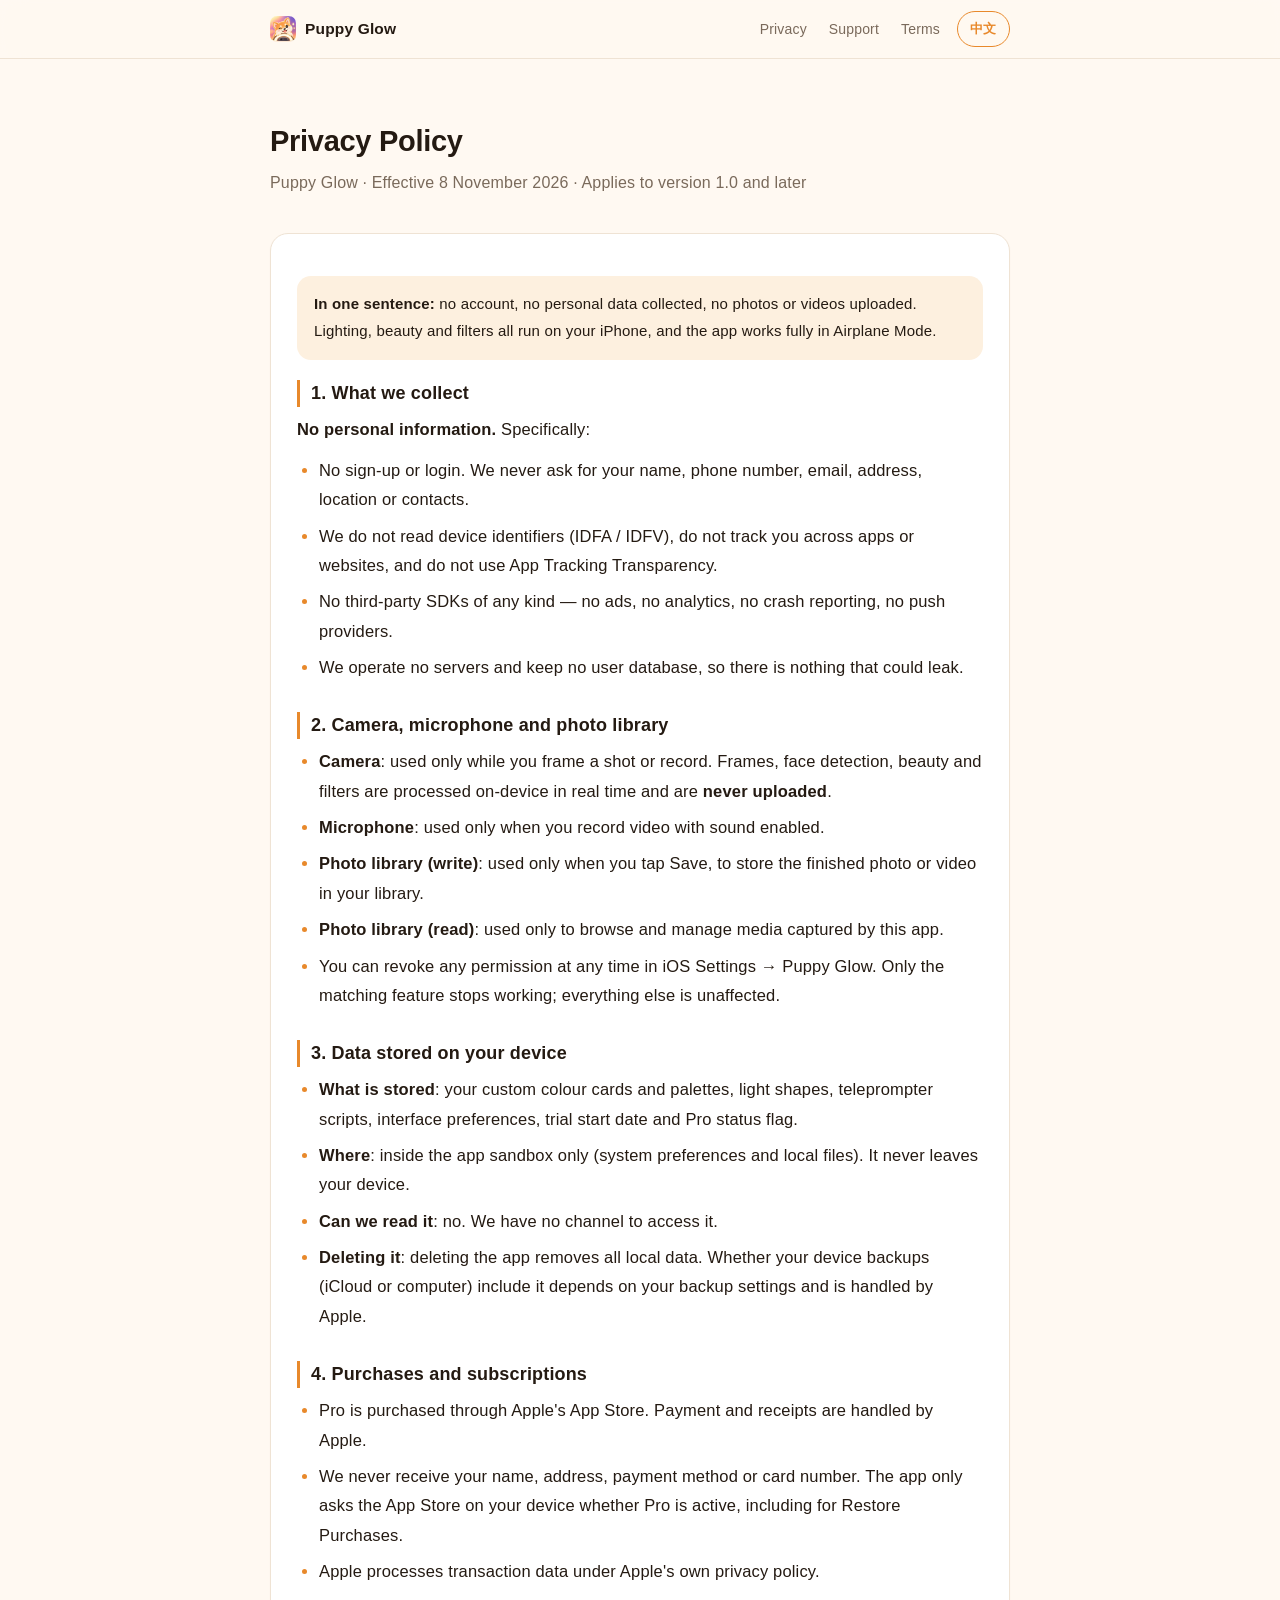
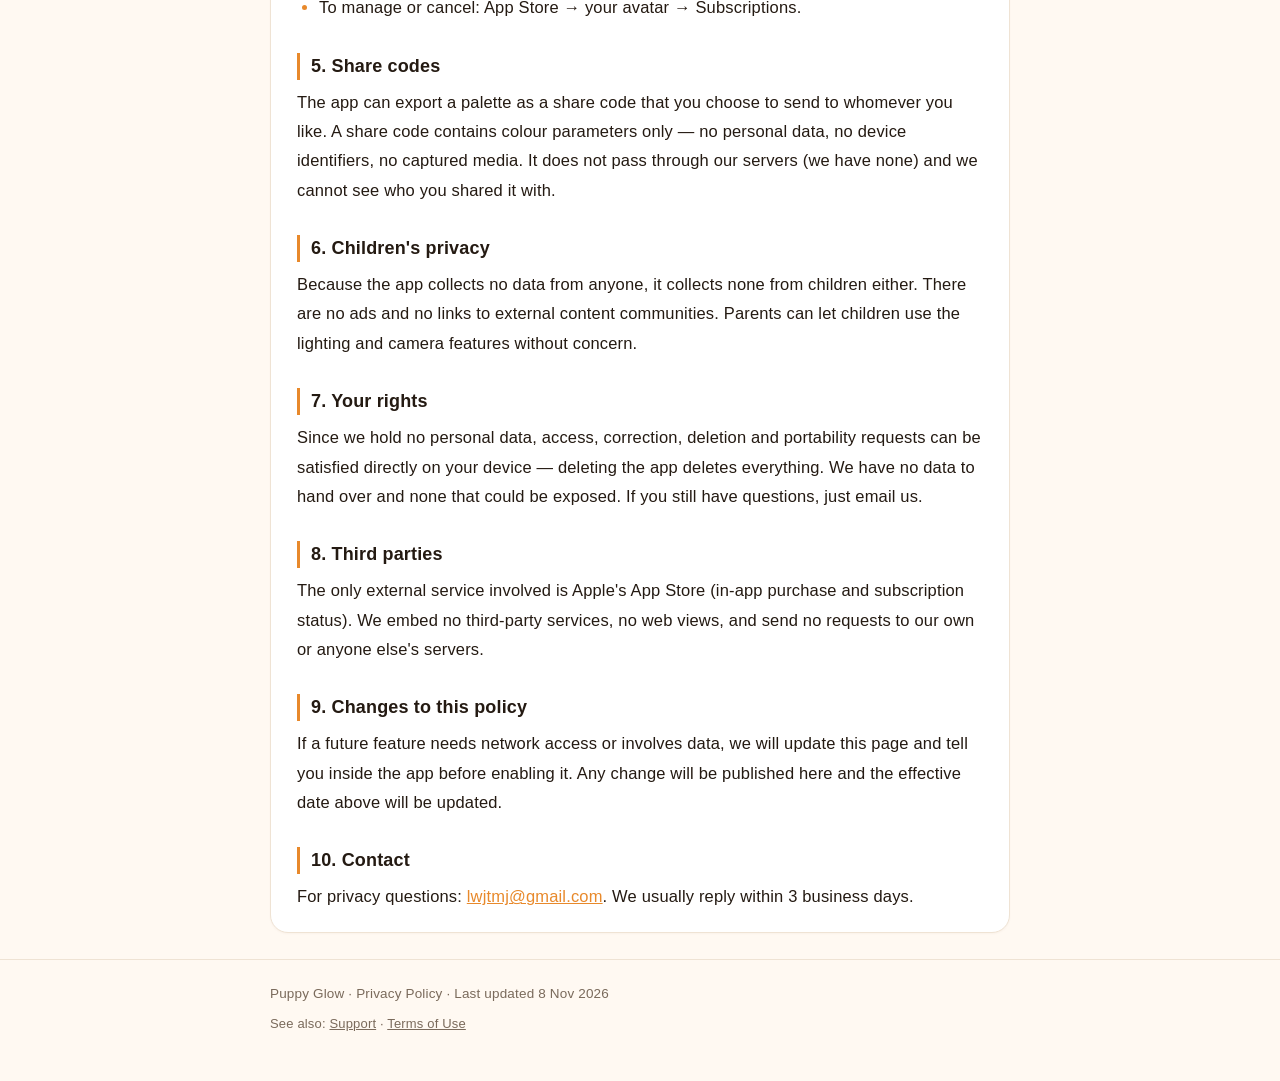
==== privacy.html @ 498c9818 "小柴补光相机 / Puppy Glow — 隐私政策、技术支持与使用条款（中英双语） App Store 上架合规站点：privacy / support / terms + 首页， 纯静态零依赖，语" ====
<!DOCTYPE html>
<html lang="zh-Hans" data-lang="zh">
<head>
<meta charset="utf-8">
<meta name="viewport" content="width=device-width, initial-scale=1">
<title>隐私政策 · 小柴补光相机 / Privacy Policy · Puppy Glow</title>
<meta name="description" content="小柴补光相机（Puppy Glow）隐私政策：不收集个人信息，照片与视频只在设备本地处理。Privacy policy: no data collection, everything stays on your device.">
<link rel="icon" href="icon.png">
<link rel="stylesheet" href="styles.css">
</head>
<body>
<header class="bar">
  <div class="wrap bar-in">
    <a class="brand" href="index.html"><img src="icon.png" alt=""><span class="l-zh">小柴补光相机</span><span class="l-en">Puppy Glow</span></a>
    <nav class="nav">
      <a href="privacy.html"><span class="l-zh">隐私政策</span><span class="l-en">Privacy</span></a>
      <a href="support.html"><span class="l-zh">技术支持</span><span class="l-en">Support</span></a>
      <a href="terms.html"><span class="l-zh">使用条款</span><span class="l-en">Terms</span></a>
      <button id="langBtn" class="lang" type="button">EN</button>
    </nav>
  </div>
</header>

<main class="wrap">
  <div class="hero">
    <h1><span class="l-zh">隐私政策</span><span class="l-en">Privacy Policy</span></h1>
    <p class="lede">
      <span class="l-zh">小柴补光相机 · 生效日期 2026 年 11 月 8 日 · 适用于 1.0 及以后版本</span>
      <span class="l-en">Puppy Glow · Effective 8 November 2026 · Applies to version 1.0 and later</span>
    </p>
  </div>

  <div class="card l-zh">
    <div class="note">
      <p><strong>一句话总结：</strong>我们不做账号、不收集个人信息、不上传你的照片和视频。补光、美颜、滤镜全部在你手机上完成，App 在飞行模式下也能完整使用。</p>
    </div>

    <h2>1. 我们收集哪些信息</h2>
    <p><strong>不收集任何个人信息。</strong>具体来说：</p>
    <ul>
      <li>无需注册或登录，不要求姓名、手机号、邮箱、地址、位置、通讯录。</li>
      <li>不读取设备标识符（IDFA / IDFV），不做跨 App 或跨网站追踪，不启用「允许 App 请求跟踪」。</li>
      <li>不含广告、统计、崩溃上报、推送服务等任何第三方 SDK。</li>
      <li>我们没有服务器，也没有用户数据库——没有可以泄露的东西。</li>
    </ul>

    <h2>2. 相机、麦克风与相册</h2>
    <ul>
      <li><strong>相机</strong>：只在你打开取景或拍照/录像时使用。画面、人脸检测、美颜与滤镜全部在设备内通过系统框架实时处理，<strong>不会上传</strong>。</li>
      <li><strong>麦克风</strong>：只在你录制带声音的视频时使用。</li>
      <li><strong>相册（写入）</strong>：只在你点「保存」时，把拍好的照片或视频写入你的相册。</li>
      <li><strong>相册（读取）</strong>：只用于查看和管理本 App 拍摄的内容。</li>
      <li>你可以随时在 iOS「设置 → 小柴补光相机」中关闭任一权限。关闭后仅对应功能不可用，其他功能不受影响。</li>
    </ul>

    <h2>3. 保存在你手机上的数据</h2>
    <ul>
      <li><strong>保存内容</strong>：自定义色卡与配色库、补光形状、提词器台词、界面偏好、试用开始时间与 Pro 状态标识。</li>
      <li><strong>保存位置</strong>：仅 App 沙盒内（系统偏好存储与本地文件），不离开设备。</li>
      <li><strong>我们能否读取</strong>：不能。我们没有任何通道访问这些内容。</li>
      <li><strong>如何删除</strong>：删除 App 即清除全部本地数据。系统备份（iCloud / 电脑备份）是否包含这些数据，取决于你的备份设置，由 Apple 处理。</li>
    </ul>

    <h2>4. 购买与订阅</h2>
    <ul>
      <li>Pro 购买通过 Apple App Store 内购完成，支付与收据由 Apple 处理。</li>
      <li>我们收不到你的姓名、地址、支付方式或卡号；App 只在本机向 App Store 查询你是否已开通 Pro（含「恢复购买」）。</li>
      <li>Apple 按其隐私政策处理交易数据。</li>
      <li>管理或取消订阅：App Store → 右上角头像 → 订阅。</li>
    </ul>

    <h2>5. 分享码</h2>
    <p>App 可以把一套配色导出成一串分享码，由你自行决定发给谁。分享码只包含配色参数，不含任何个人信息、设备标识或拍摄内容；它不经过我们的服务器（我们没有服务器），我们也看不到你分享给了谁。</p>

    <h2>6. 儿童隐私</h2>
    <p>本 App 不收集任何人的信息，因此也不会收集儿童的信息。App 内没有广告，也没有指向外部内容社区的链接。家长可以放心让孩子使用补光与拍照功能。</p>

    <h2>7. 你的权利</h2>
    <p>由于我们不持有你的个人数据，访问、更正、删除、导出等请求都可以在你自己的设备上直接完成——删除 App 即删除全部数据。我们既没有数据可以提供，也没有数据可能被泄露。如仍有疑问，欢迎随时联系我们。</p>

    <h2>8. 第三方服务</h2>
    <p>本 App 唯一涉及的外部服务是 Apple 的 App Store（用于内购与订阅状态查询）。除此之外不接入任何第三方服务、不嵌入网页、不发送任何请求到我们或他人的服务器。</p>

    <h2>9. 政策更新</h2>
    <p>如果将来新增需要联网或涉及数据的 功能，我们会先更新本页并在 App 内明确提示，之后才会启用。本政策的任何变更都会在此页面公布，并同步更新顶部的生效日期。</p>

    <h2>10. 联系我们</h2>
    <p>隐私相关问题请联系：<a href="mailto:lwjtmj@gmail.com">lwjtmj@gmail.com</a>。我们通常在 3 个工作日内回复。</p>
  </div>

  <div class="card l-en">
    <div class="note">
      <p><strong>In one sentence:</strong> no account, no personal data collected, no photos or videos uploaded. Lighting, beauty and filters all run on your iPhone, and the app works fully in Airplane Mode.</p>
    </div>

    <h2>1. What we collect</h2>
    <p><strong>No personal information.</strong> Specifically:</p>
    <ul>
      <li>No sign-up or login. We never ask for your name, phone number, email, address, location or contacts.</li>
      <li>We do not read device identifiers (IDFA / IDFV), do not track you across apps or websites, and do not use App Tracking Transparency.</li>
      <li>No third-party SDKs of any kind — no ads, no analytics, no crash reporting, no push providers.</li>
      <li>We operate no servers and keep no user database, so there is nothing that could leak.</li>
    </ul>

    <h2>2. Camera, microphone and photo library</h2>
    <ul>
      <li><strong>Camera</strong>: used only while you frame a shot or record. Frames, face detection, beauty and filters are processed on-device in real time and are <strong>never uploaded</strong>.</li>
      <li><strong>Microphone</strong>: used only when you record video with sound enabled.</li>
      <li><strong>Photo library (write)</strong>: used only when you tap Save, to store the finished photo or video in your library.</li>
      <li><strong>Photo library (read)</strong>: used only to browse and manage media captured by this app.</li>
      <li>You can revoke any permission at any time in iOS Settings → Puppy Glow. Only the matching feature stops working; everything else is unaffected.</li>
    </ul>

    <h2>3. Data stored on your device</h2>
    <ul>
      <li><strong>What is stored</strong>: your custom colour cards and palettes, light shapes, teleprompter scripts, interface preferences, trial start date and Pro status flag.</li>
      <li><strong>Where</strong>: inside the app sandbox only (system preferences and local files). It never leaves your device.</li>
      <li><strong>Can we read it</strong>: no. We have no channel to access it.</li>
      <li><strong>Deleting it</strong>: deleting the app removes all local data. Whether your device backups (iCloud or computer) include it depends on your backup settings and is handled by Apple.</li>
    </ul>

    <h2>4. Purchases and subscriptions</h2>
    <ul>
      <li>Pro is purchased through Apple's App Store. Payment and receipts are handled by Apple.</li>
      <li>We never receive your name, address, payment method or card number. The app only asks the App Store on your device whether Pro is active, including for Restore Purchases.</li>
      <li>Apple processes transaction data under Apple's own privacy policy.</li>
      <li>To manage or cancel: App Store → your avatar → Subscriptions.</li>
    </ul>

    <h2>5. Share codes</h2>
    <p>The app can export a palette as a share code that you choose to send to whomever you like. A share code contains colour parameters only — no personal data, no device identifiers, no captured media. It does not pass through our servers (we have none) and we cannot see who you shared it with.</p>

    <h2>6. Children's privacy</h2>
    <p>Because the app collects no data from anyone, it collects none from children either. There are no ads and no links to external content communities. Parents can let children use the lighting and camera features without concern.</p>

    <h2>7. Your rights</h2>
    <p>Since we hold no personal data, access, correction, deletion and portability requests can be satisfied directly on your device — deleting the app deletes everything. We have no data to hand over and none that could be exposed. If you still have questions, just email us.</p>

    <h2>8. Third parties</h2>
    <p>The only external service involved is Apple's App Store (in-app purchase and subscription status). We embed no third-party services, no web views, and send no requests to our own or anyone else's servers.</p>

    <h2>9. Changes to this policy</h2>
    <p>If a future feature needs network access or involves data, we will update this page and tell you inside the app before enabling it. Any change will be published here and the effective date above will be updated.</p>

    <h2>10. Contact</h2>
    <p>For privacy questions: <a href="mailto:lwjtmj@gmail.com">lwjtmj@gmail.com</a>. We usually reply within 3 business days.</p>
  </div>
</main>

<footer>
  <div class="wrap">
    <p><span class="l-zh">小柴补光相机 · 隐私政策 · 最后更新 2026-11-08</span><span class="l-en">Puppy Glow · Privacy Policy · Last updated 8 Nov 2026</span></p>
    <p class="small"><span class="l-zh">另见：<a href="support.html">技术支持</a> · <a href="terms.html">使用条款</a></span><span class="l-en">See also: <a href="support.html">Support</a> · <a href="terms.html">Terms of Use</a></span></p>
  </div>
</footer>
<script src="lang.js"></script>
</body>
</html>
---- styles.css ----
/* 小柴补光相机 / Puppy Glow — legal & support site */
:root {
  --bg: #FFF9F2;
  --card: #FFFFFF;
  --ink: #241A12;
  --muted: #7A6A5B;
  --accent: #E8892B;
  --accent-soft: #FDF0DF;
  --line: #EFE3D4;
  --radius: 18px;
}

@media (prefers-color-scheme: dark) {
  :root {
    --bg: #16120E;
    --card: #201A15;
    --ink: #F6EEE6;
    --muted: #A89A8B;
    --accent: #F5A04A;
    --accent-soft: #2C2218;
    --line: #332A22;
  }
}

* { box-sizing: border-box; }

html { -webkit-text-size-adjust: 100%; }

body {
  margin: 0;
  background: var(--bg);
  color: var(--ink);
  font: 16.5px/1.78 -apple-system, BlinkMacSystemFont, "SF Pro SC", "PingFang SC",
        "Hiragino Sans GB", "Noto Sans SC", "Microsoft YaHei", sans-serif;
  letter-spacing: .01em;
}

.wrap { width: 100%; max-width: 780px; margin: 0 auto; padding: 0 20px; }

/* language switch */
html[data-lang="zh"] .l-en { display: none !important; }
html[data-lang="en"] .l-zh { display: none !important; }

/* header */
.bar {
  position: sticky; top: 0; z-index: 9;
  background: color-mix(in srgb, var(--bg) 88%, transparent);
  backdrop-filter: saturate(160%) blur(12px);
  border-bottom: 1px solid var(--line);
}
.bar-in { display: flex; align-items: center; justify-content: space-between; gap: 12px; height: 58px; }
.brand {
  display: inline-flex; align-items: center; gap: 9px;
  color: var(--ink); text-decoration: none; font-weight: 650; font-size: 15.5px;
}
.brand img { width: 26px; height: 26px; border-radius: 7px; display: block; }
.nav { display: flex; align-items: center; gap: 4px; flex-wrap: wrap; justify-content: flex-end; }
.nav a {
  color: var(--muted); text-decoration: none; font-size: 14px;
  padding: 6px 9px; border-radius: 9px;
}
.nav a:hover { color: var(--ink); background: var(--accent-soft); }
.lang {
  margin-left: 4px; cursor: pointer;
  font: inherit; font-size: 13px; font-weight: 600; letter-spacing: .04em;
  color: var(--accent); background: transparent;
  border: 1px solid var(--accent); border-radius: 999px;
  padding: 5px 12px;
}
.lang:hover { background: var(--accent-soft); }

/* hero */
.hero { padding: 46px 0 10px; }
.hero .appicon { width: 76px; height: 76px; border-radius: 18px; display: block; box-shadow: 0 8px 24px rgba(180,110,30,.18); }
.hero h1 { font-size: 29px; line-height: 1.3; margin: 18px 0 8px; letter-spacing: -.01em; }
.hero .lede { color: var(--muted); font-size: 16px; margin: 0; max-width: 46em; }

/* content */
main { padding-bottom: 40px; }
.card {
  background: var(--card); border: 1px solid var(--line);
  border-radius: var(--radius); padding: 26px 26px 8px;
  margin: 26px 0; box-shadow: 0 1px 2px rgba(120,80,40,.04);
}
.meta { color: var(--muted); font-size: 13.5px; margin: 0 0 22px; }

h2 {
  font-size: 18px; line-height: 1.5; margin: 30px 0 8px;
  padding-left: 11px; border-left: 3px solid var(--accent);
}
h2:first-of-type { margin-top: 4px; }
h3 { font-size: 15.5px; margin: 20px 0 6px; }
p { margin: 0 0 12px; }
ul, ol { margin: 0 0 14px; padding-left: 22px; }
li { margin: 0 0 7px; }
li::marker { color: var(--accent); }
strong { font-weight: 650; }
a { color: var(--accent); }
.tight li { margin-bottom: 4px; }

.note {
  background: var(--accent-soft); border-radius: 14px;
  padding: 15px 17px; margin: 16px 0 20px; font-size: 15px;
}
.note p:last-child { margin-bottom: 0; }

.grid { display: grid; gap: 14px; grid-template-columns: 1fr 1fr; margin: 8px 0 22px; }
@media (max-width: 620px) { .grid { grid-template-columns: 1fr; } }
.tile {
  display: block; text-decoration: none; color: inherit;
  border: 1px solid var(--line); border-radius: 16px; padding: 18px;
  background: var(--card); transition: border-color .15s, transform .15s;
}
.tile:hover { border-color: var(--accent); transform: translateY(-1px); }
.tile b { display: block; font-size: 16px; margin-bottom: 4px; }
.tile span { color: var(--muted); font-size: 14px; line-height: 1.6; }

/* FAQ */
details {
  border-top: 1px solid var(--line); padding: 14px 0;
}
details:first-of-type { border-top: 0; }
summary {
  cursor: pointer; font-weight: 600; font-size: 15.5px; list-style: none;
  display: flex; align-items: flex-start; gap: 8px;
}
summary::-webkit-details-marker { display: none; }
summary::before { content: "＋"; color: var(--accent); font-weight: 600; flex: none; }
details[open] summary::before { content: "－"; }
details .ans { margin: 8px 0 0 22px; color: var(--muted); font-size: 15px; }
details .ans p:last-child { margin-bottom: 0; }

table { width: 100%; border-collapse: collapse; margin: 6px 0 18px; font-size: 15px; }
th, td { text-align: left; padding: 9px 10px; border-bottom: 1px solid var(--line); }
th { color: var(--muted); font-weight: 600; font-size: 13.5px; }

footer {
  border-top: 1px solid var(--line); padding: 22px 0 40px;
  color: var(--muted); font-size: 13.5px;
}
footer p { margin: 0 0 6px; }
footer a { color: var(--muted); }
.small { font-size: 13px; }
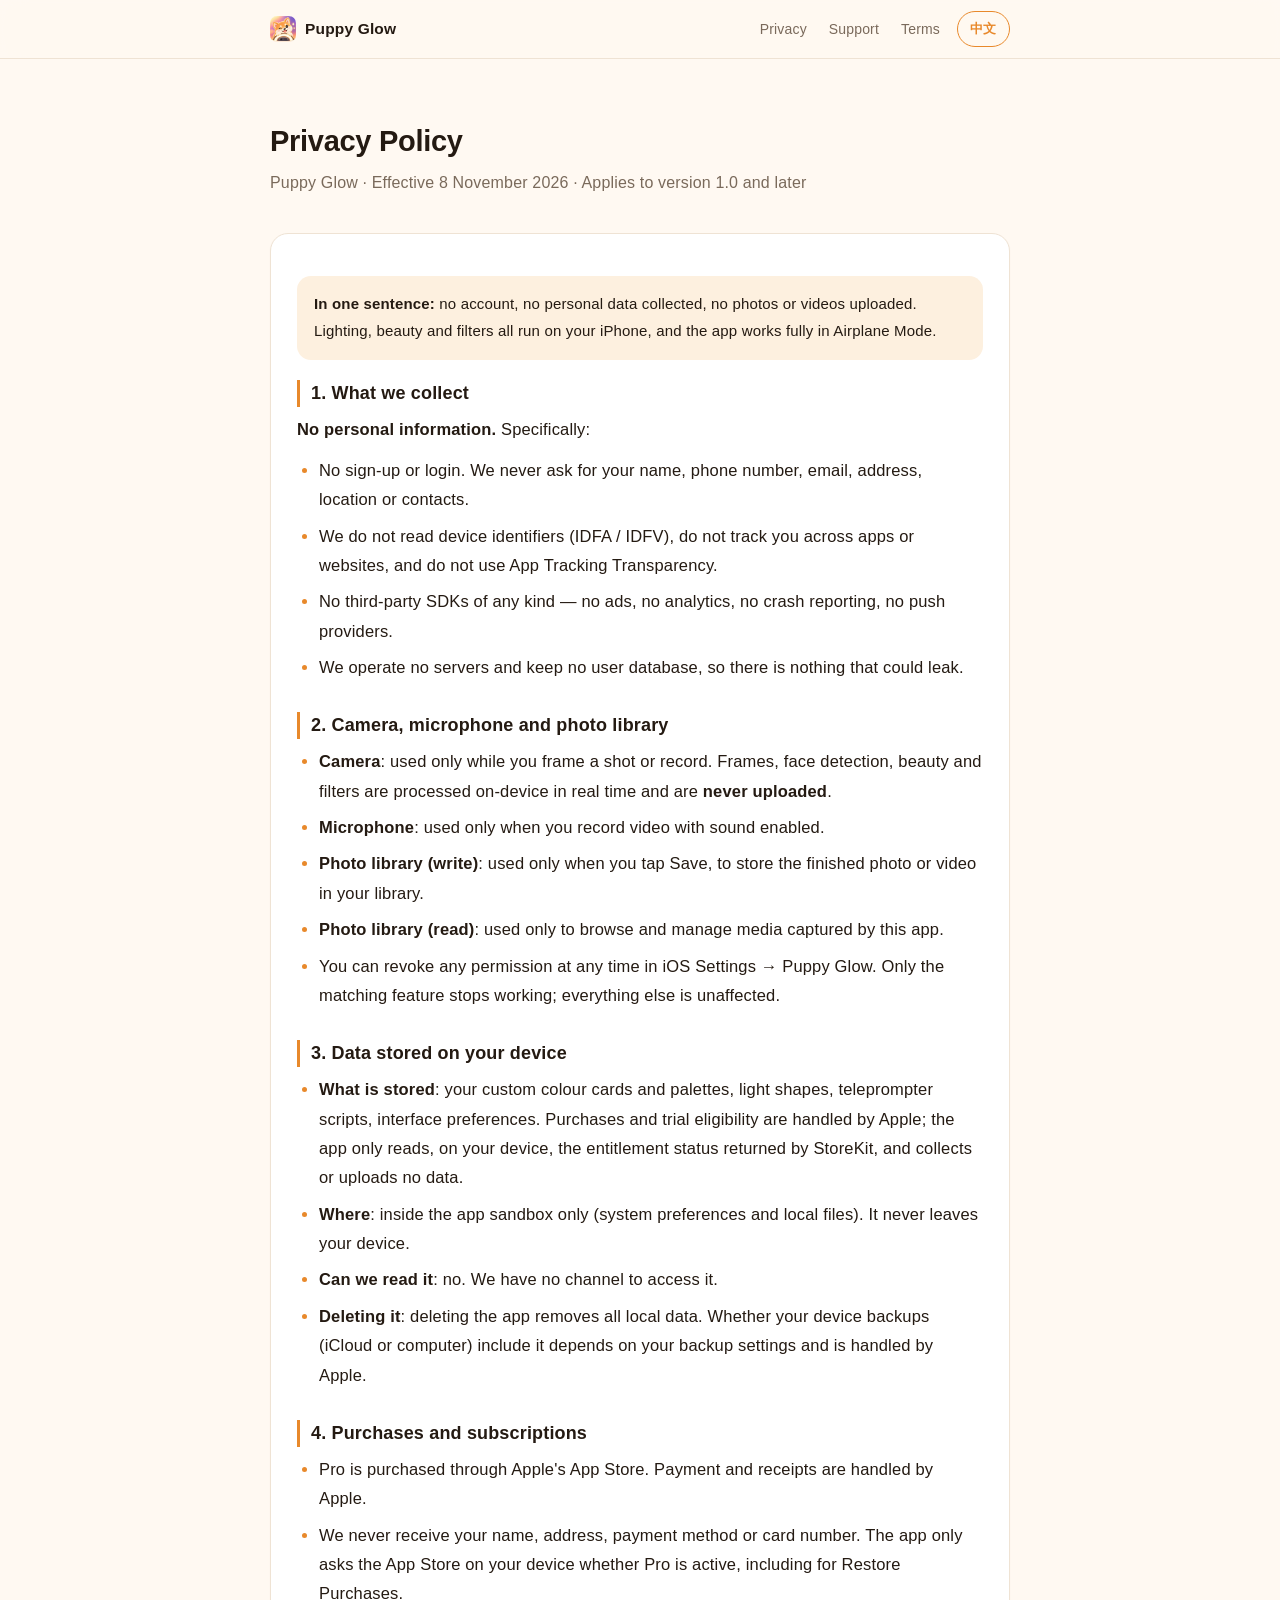
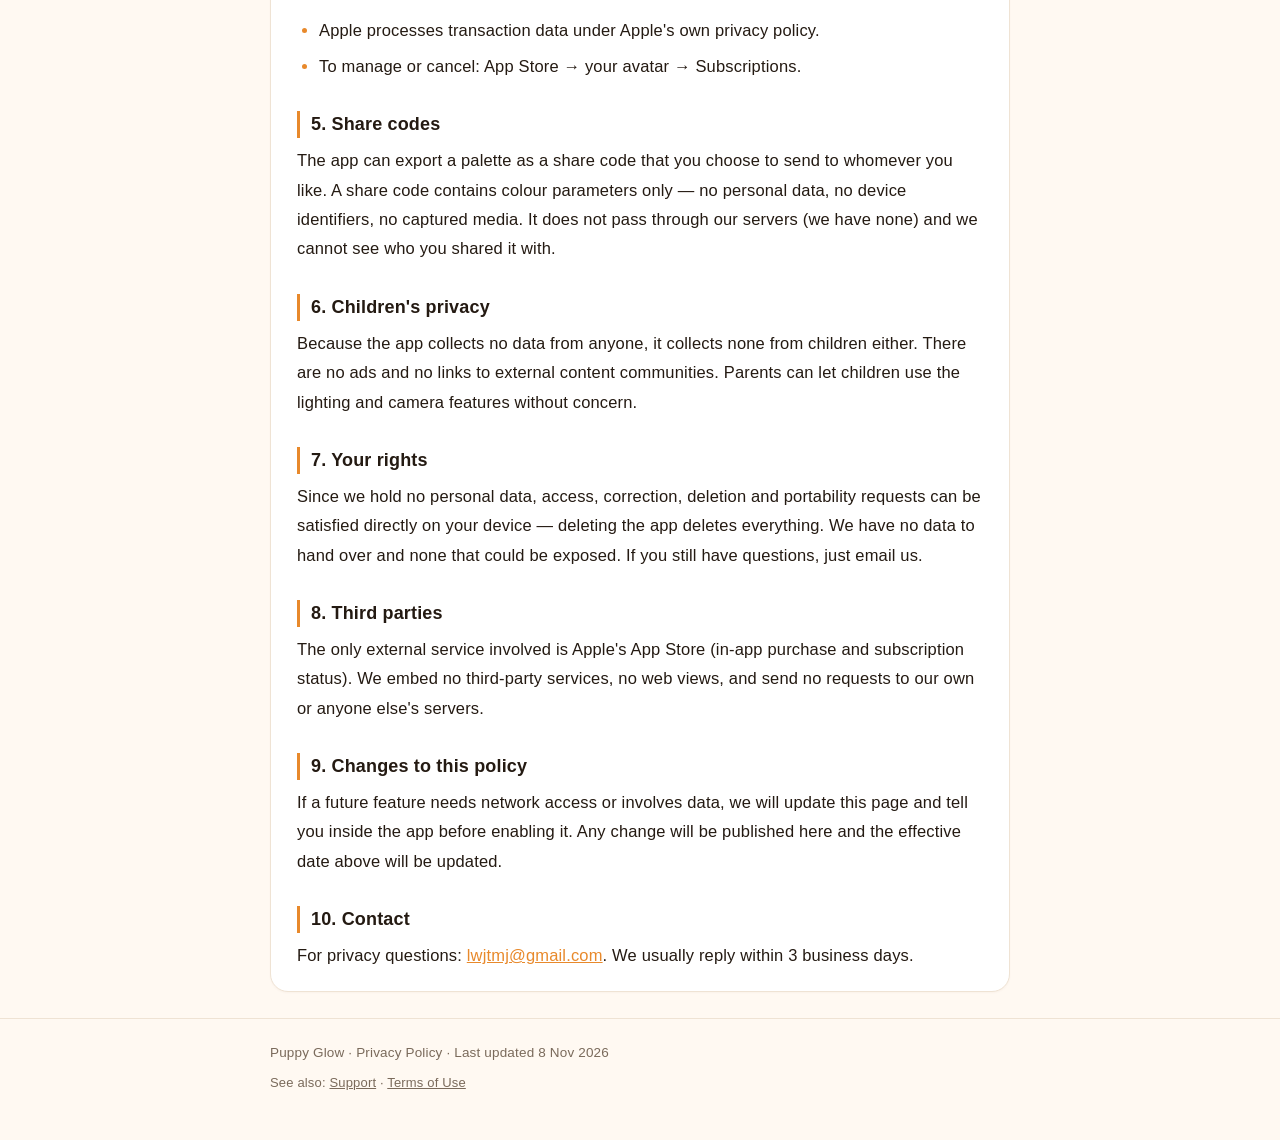
==== commit b1f060e9: "隐私政策：删去「本地保存试用开始时间」，改为试用资格由 Apple 处理 - privacy.html 第 3 节中英文：购买和试用资格由 Apple 处理，App 只在本机读取 StoreKit 返" ====
--- a/privacy.html
+++ b/privacy.html
@@ -3,15 +3,15 @@
 <head>
 <meta charset="utf-8">
 <meta name="viewport" content="width=device-width, initial-scale=1">
-<title>隐私政策 · 小柴补光相机 / Privacy Policy · Puppy Glow</title>
-<meta name="description" content="小柴补光相机（Puppy Glow）隐私政策：不收集个人信息，照片与视频只在设备本地处理。Privacy policy: no data collection, everything stays on your device.">
+<title>Privacy Policy · Puppy Glow / 隐私政策 · 小柴补光相机</title>
+<meta name="description" content="Puppy Glow（小柴补光相机）隐私政策：不收集个人信息，照片与视频只在设备本地处理。Privacy policy: no data collection, everything stays on your device.">
 <link rel="icon" href="icon.png">
 <link rel="stylesheet" href="styles.css">
 </head>
 <body>
 <header class="bar">
   <div class="wrap bar-in">
-    <a class="brand" href="index.html"><img src="icon.png" alt=""><span class="l-zh">小柴补光相机</span><span class="l-en">Puppy Glow</span></a>
+    <a class="brand" href="index.html"><img src="icon.png" alt=""><span class="l-zh">Puppy Glow <small>小柴补光相机</small></span><span class="l-en">Puppy Glow</span></a>
     <nav class="nav">
       <a href="privacy.html"><span class="l-zh">隐私政策</span><span class="l-en">Privacy</span></a>
       <a href="support.html"><span class="l-zh">技术支持</span><span class="l-en">Support</span></a>
@@ -25,7 +25,7 @@
   <div class="hero">
     <h1><span class="l-zh">隐私政策</span><span class="l-en">Privacy Policy</span></h1>
     <p class="lede">
-      <span class="l-zh">小柴补光相机 · 生效日期 2026 年 11 月 8 日 · 适用于 1.0 及以后版本</span>
+      <span class="l-zh">Puppy Glow（小柴补光相机）· 生效日期 2026 年 11 月 8 日 · 适用于 1.0 及以后版本</span>
       <span class="l-en">Puppy Glow · Effective 8 November 2026 · Applies to version 1.0 and later</span>
     </p>
   </div>
@@ -55,7 +55,7 @@
 
     <h2>3. 保存在你手机上的数据</h2>
     <ul>
-      <li><strong>保存内容</strong>：自定义色卡与配色库、补光形状、提词器台词、界面偏好、试用开始时间与 Pro 状态标识。</li>
+      <li><strong>保存内容</strong>：自定义色卡与配色库、补光形状、提词器台词、界面偏好。购买和试用资格由 Apple 处理，App 只在本机读取 StoreKit 返回的权益状态，不收集、不上传任何数据。</li>
       <li><strong>保存位置</strong>：仅 App 沙盒内（系统偏好存储与本地文件），不离开设备。</li>
       <li><strong>我们能否读取</strong>：不能。我们没有任何通道访问这些内容。</li>
       <li><strong>如何删除</strong>：删除 App 即清除全部本地数据。系统备份（iCloud / 电脑备份）是否包含这些数据，取决于你的备份设置，由 Apple 处理。</li>
@@ -113,7 +113,7 @@
 
     <h2>3. Data stored on your device</h2>
     <ul>
-      <li><strong>What is stored</strong>: your custom colour cards and palettes, light shapes, teleprompter scripts, interface preferences, trial start date and Pro status flag.</li>
+      <li><strong>What is stored</strong>: your custom colour cards and palettes, light shapes, teleprompter scripts, interface preferences. Purchases and trial eligibility are handled by Apple; the app only reads, on your device, the entitlement status returned by StoreKit, and collects or uploads no data.</li>
       <li><strong>Where</strong>: inside the app sandbox only (system preferences and local files). It never leaves your device.</li>
       <li><strong>Can we read it</strong>: no. We have no channel to access it.</li>
       <li><strong>Deleting it</strong>: deleting the app removes all local data. Whether your device backups (iCloud or computer) include it depends on your backup settings and is handled by Apple.</li>
@@ -149,7 +149,7 @@
 
 <footer>
   <div class="wrap">
-    <p><span class="l-zh">小柴补光相机 · 隐私政策 · 最后更新 2026-11-08</span><span class="l-en">Puppy Glow · Privacy Policy · Last updated 8 Nov 2026</span></p>
+    <p><span class="l-zh">Puppy Glow（小柴补光相机）· 隐私政策 · 最后更新 2026-11-08</span><span class="l-en">Puppy Glow · Privacy Policy · Last updated 8 Nov 2026</span></p>
     <p class="small"><span class="l-zh">另见：<a href="support.html">技术支持</a> · <a href="terms.html">使用条款</a></span><span class="l-en">See also: <a href="support.html">Support</a> · <a href="terms.html">Terms of Use</a></span></p>
   </div>
 </footer>
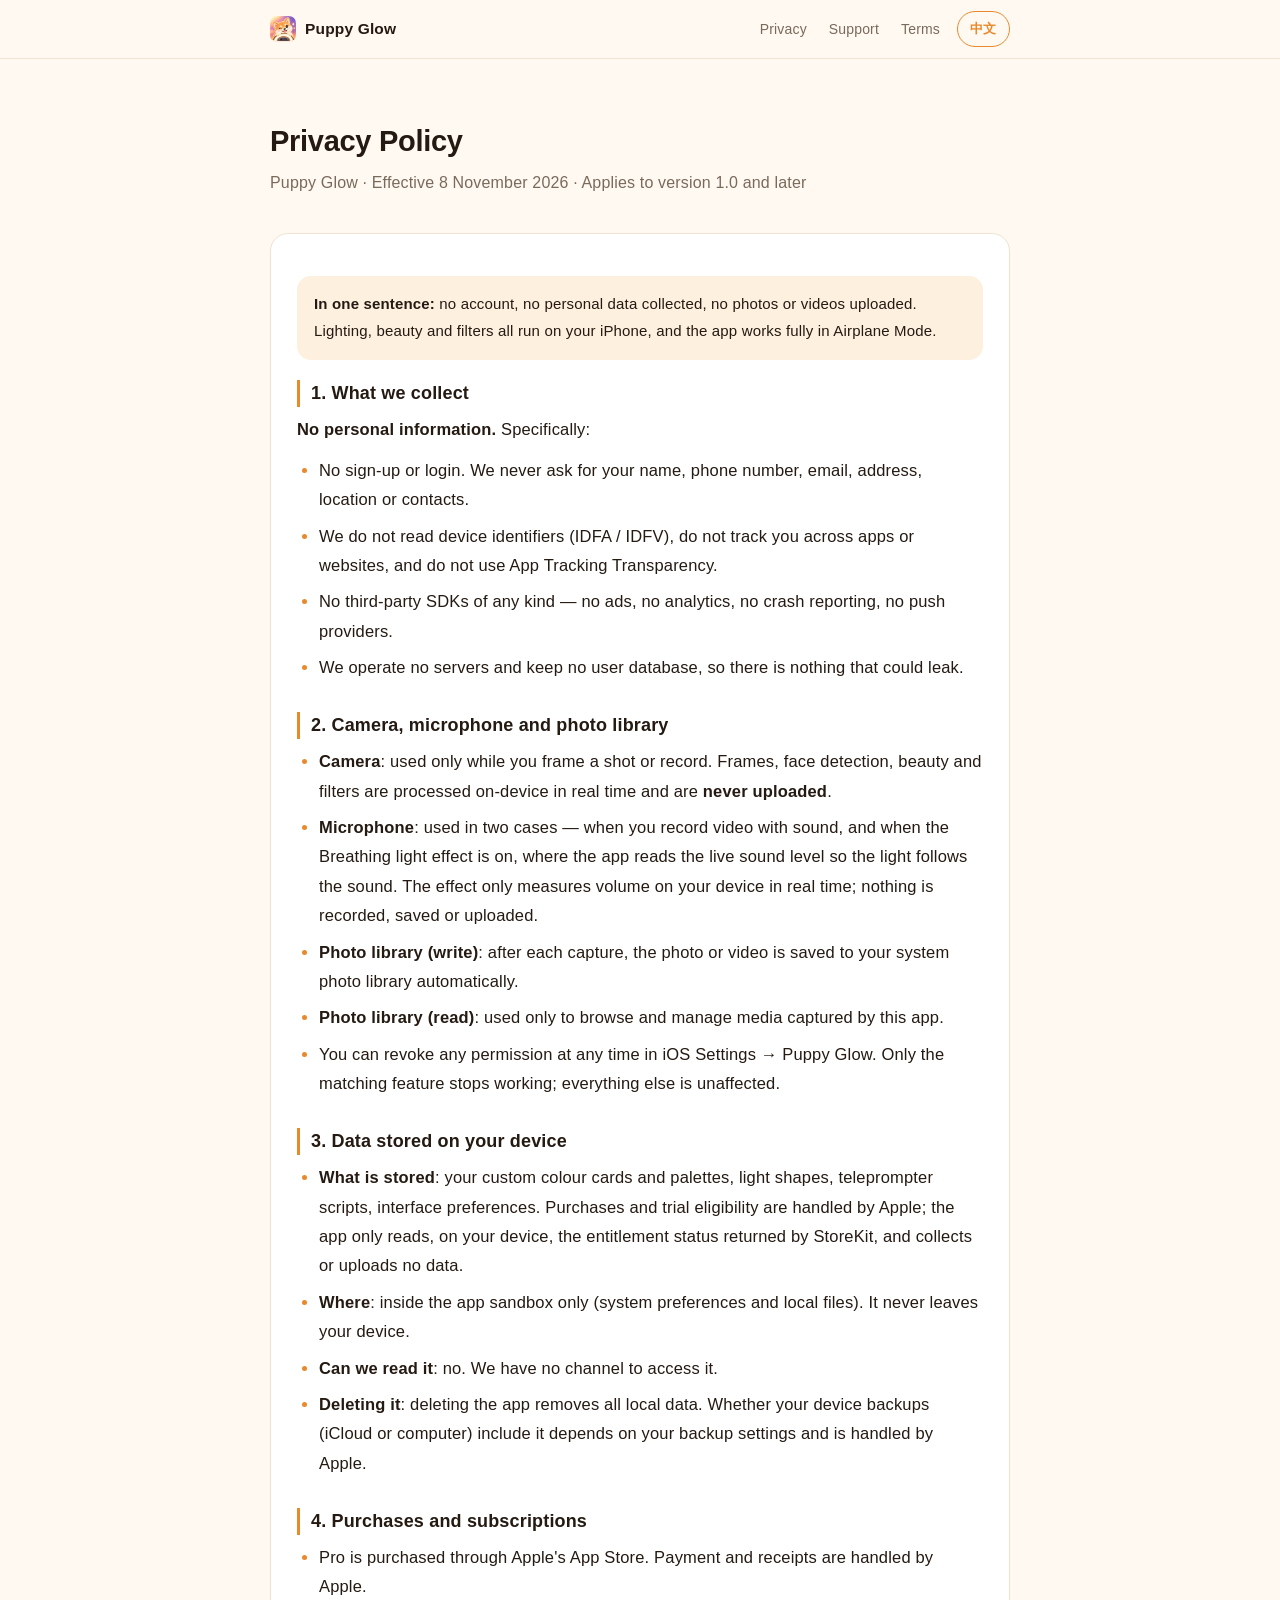
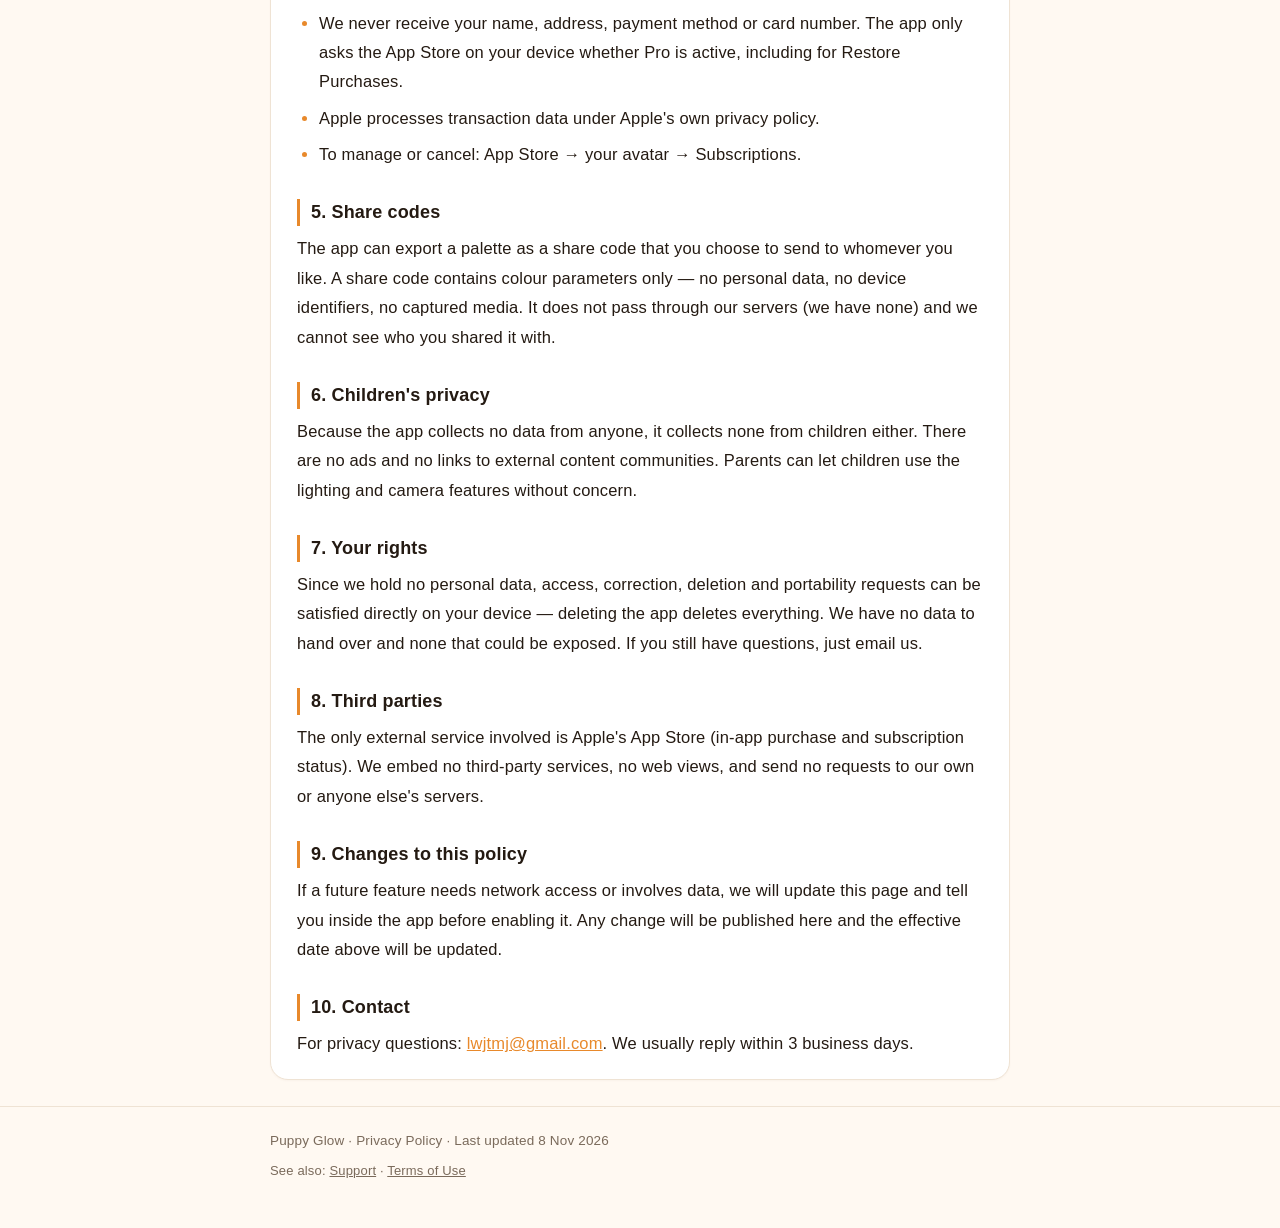
==== commit 0b04b6a4: "隐私政策：补「呼吸」灯效用麦克风，改为拍完自动存相册 - 麦克风（中英）：除录制带声音的视频外，「呼吸」灯效会实时读取环境音量；只在本机计算，不录音、不保存、不上传（ColorMode.swift A" ====
--- a/privacy.html
+++ b/privacy.html
@@ -47,8 +47,8 @@
     <h2>2. 相机、麦克风与相册</h2>
     <ul>
       <li><strong>相机</strong>：只在你打开取景或拍照/录像时使用。画面、人脸检测、美颜与滤镜全部在设备内通过系统框架实时处理，<strong>不会上传</strong>。</li>
-      <li><strong>麦克风</strong>：只在你录制带声音的视频时使用。</li>
-      <li><strong>相册（写入）</strong>：只在你点「保存」时，把拍好的照片或视频写入你的相册。</li>
+      <li><strong>麦克风</strong>：在两种情况下使用——录制带声音的视频时；开启「呼吸」灯效时，App 实时读取环境音量让光跟着声音变化。灯效只在本机实时计算音量，不录音、不保存、不上传。</li>
+      <li><strong>相册（写入）</strong>：拍摄完成后，照片或视频会自动存入你的系统相册。</li>
       <li><strong>相册（读取）</strong>：只用于查看和管理本 App 拍摄的内容。</li>
       <li>你可以随时在 iOS「设置 → 小柴补光相机」中关闭任一权限。关闭后仅对应功能不可用，其他功能不受影响。</li>
     </ul>
@@ -105,8 +105,8 @@
     <h2>2. Camera, microphone and photo library</h2>
     <ul>
       <li><strong>Camera</strong>: used only while you frame a shot or record. Frames, face detection, beauty and filters are processed on-device in real time and are <strong>never uploaded</strong>.</li>
-      <li><strong>Microphone</strong>: used only when you record video with sound enabled.</li>
-      <li><strong>Photo library (write)</strong>: used only when you tap Save, to store the finished photo or video in your library.</li>
+      <li><strong>Microphone</strong>: used in two cases — when you record video with sound, and when the Breathing light effect is on, where the app reads the live sound level so the light follows the sound. The effect only measures volume on your device in real time; nothing is recorded, saved or uploaded.</li>
+      <li><strong>Photo library (write)</strong>: after each capture, the photo or video is saved to your system photo library automatically.</li>
       <li><strong>Photo library (read)</strong>: used only to browse and manage media captured by this app.</li>
       <li>You can revoke any permission at any time in iOS Settings → Puppy Glow. Only the matching feature stops working; everything else is unaffected.</li>
     </ul>
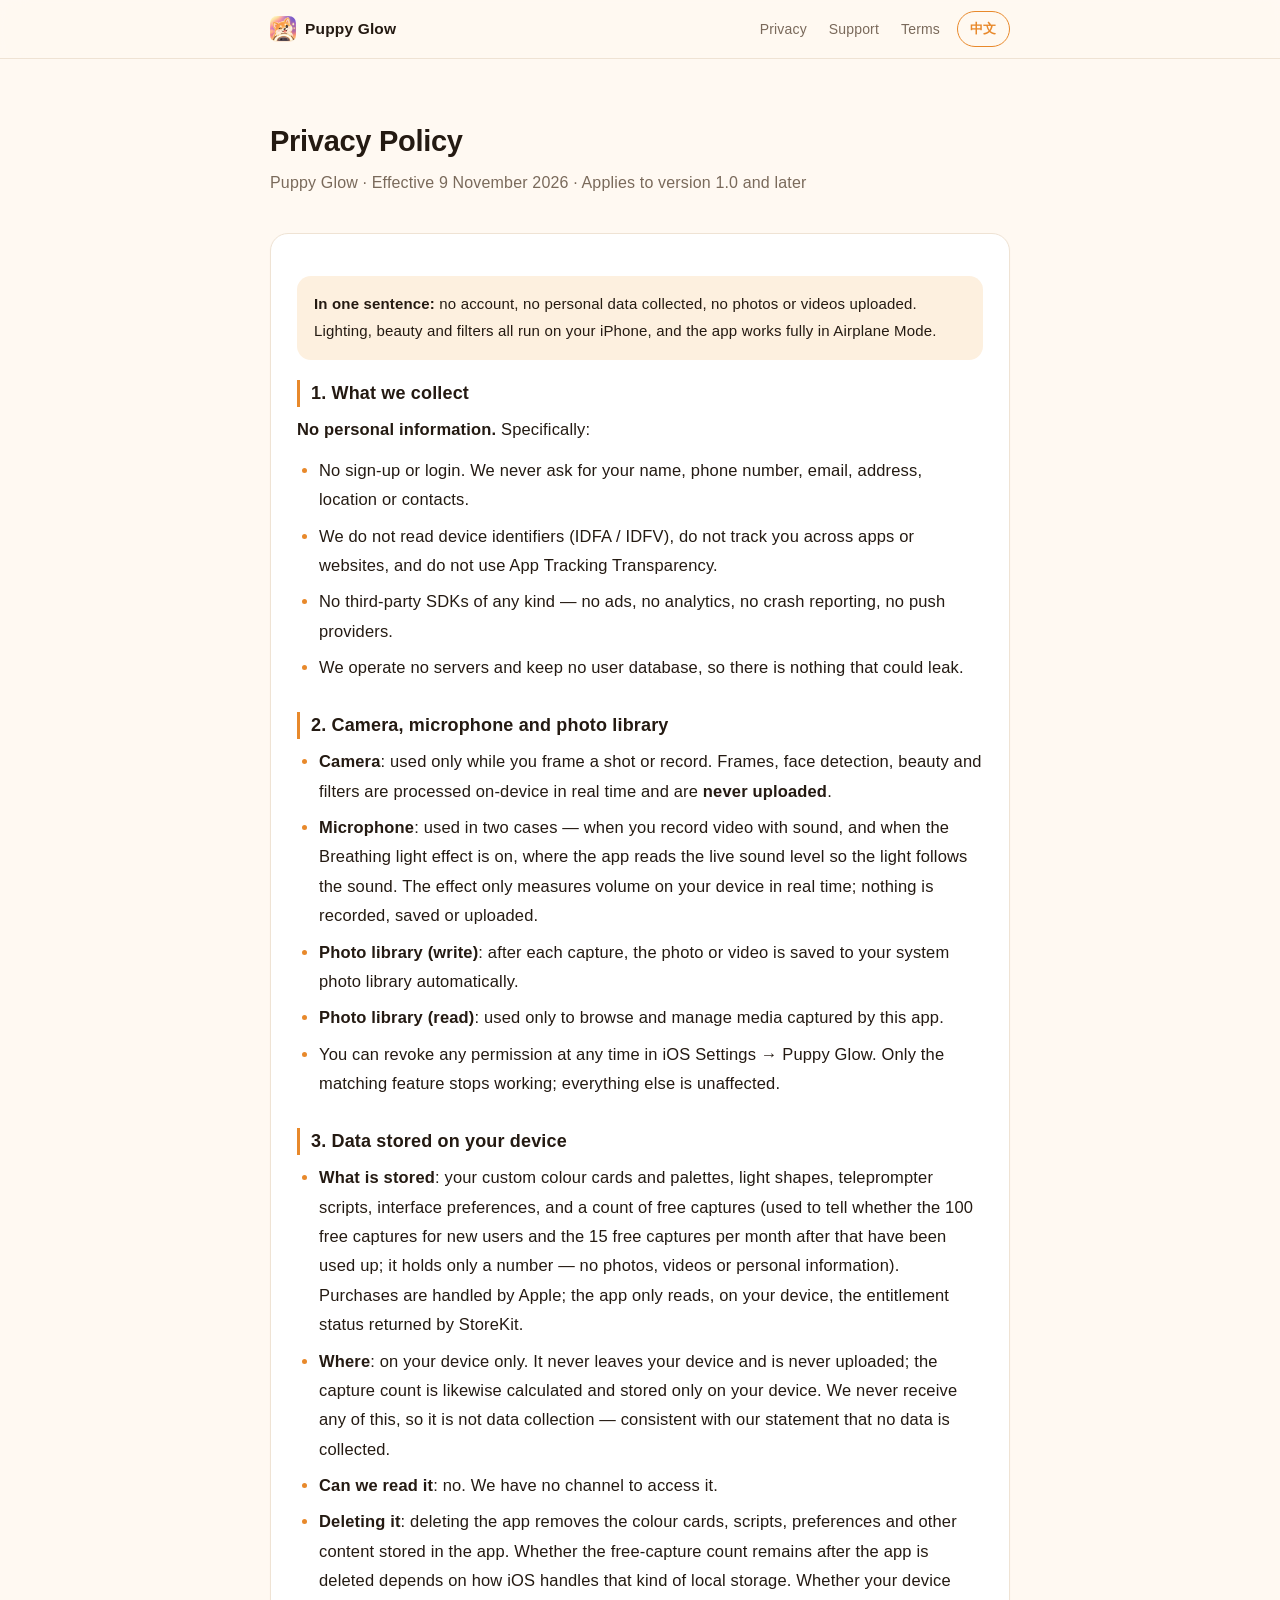
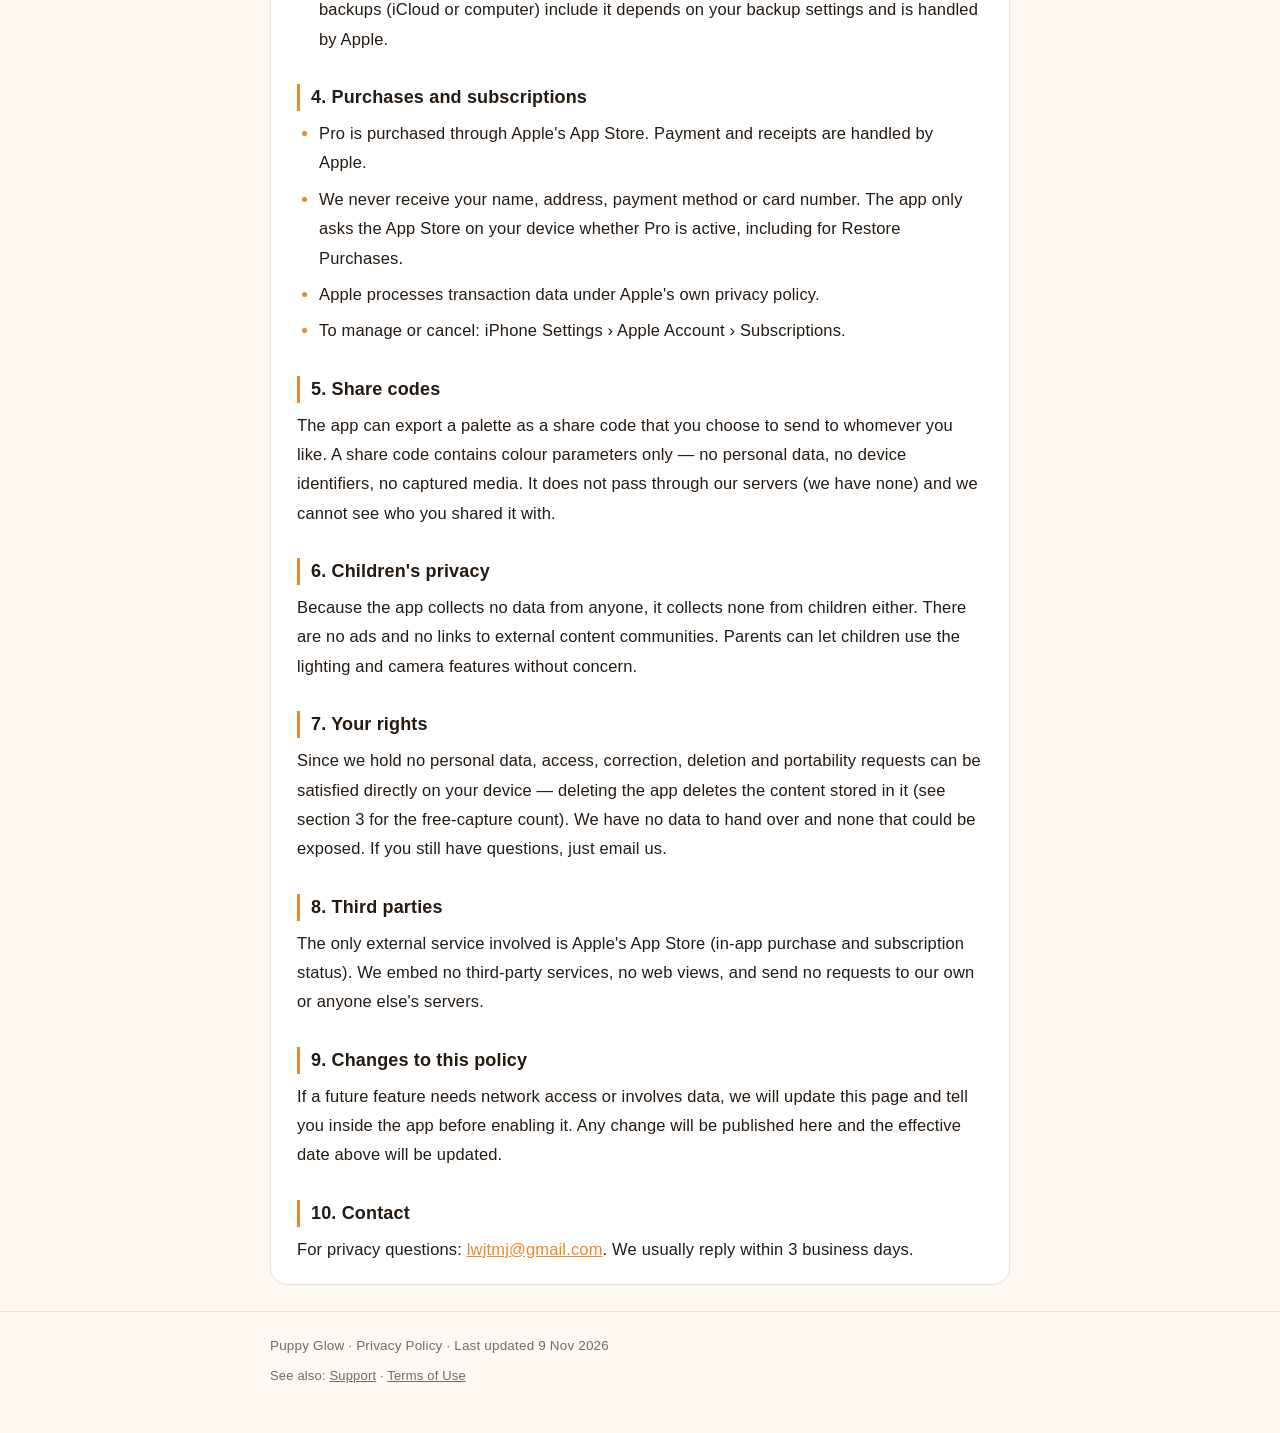
==== commit 7729809b: "订阅口径改为免费拍 100 次、之后每月 15 次（李杰 2026-11-09） - 删除全部 3 天试用说法；新用户免费拍 100 次，用完后未订阅用户从下月 1 号起每月 15 次，不累计 - P" ====
--- a/privacy.html
+++ b/privacy.html
@@ -25,8 +25,8 @@
   <div class="hero">
     <h1><span class="l-zh">隐私政策</span><span class="l-en">Privacy Policy</span></h1>
     <p class="lede">
-      <span class="l-zh">Puppy Glow（小柴补光相机）· 生效日期 2026 年 11 月 8 日 · 适用于 1.0 及以后版本</span>
-      <span class="l-en">Puppy Glow · Effective 8 November 2026 · Applies to version 1.0 and later</span>
+      <span class="l-zh">Puppy Glow（小柴补光相机）· 生效日期 2026 年 11 月 9 日 · 适用于 1.0 及以后版本</span>
+      <span class="l-en">Puppy Glow · Effective 9 November 2026 · Applies to version 1.0 and later</span>
     </p>
   </div>
 
@@ -55,10 +55,10 @@
 
     <h2>3. 保存在你手机上的数据</h2>
     <ul>
-      <li><strong>保存内容</strong>：自定义色卡与配色库、补光形状、提词器台词、界面偏好。购买和试用资格由 Apple 处理，App 只在本机读取 StoreKit 返回的权益状态，不收集、不上传任何数据。</li>
-      <li><strong>保存位置</strong>：仅 App 沙盒内（系统偏好存储与本地文件），不离开设备。</li>
+      <li><strong>保存内容</strong>：自定义色卡与配色库、补光形状、提词器台词、界面偏好，以及免费拍摄次数的计数（用于判断新用户 100 次与之后每月 15 次的免费额度是否用完；只记次数，不含照片、视频或任何个人信息）。购买由 Apple 处理，App 只在本机读取 StoreKit 返回的权益状态。</li>
+      <li><strong>保存位置</strong>：仅保存在你的设备上，不离开设备、不上传。拍摄次数的计数也只在本机计算和保存。这些数据我们收不到，因此不构成数据收集，与「不收集任何数据」的结论一致。</li>
       <li><strong>我们能否读取</strong>：不能。我们没有任何通道访问这些内容。</li>
-      <li><strong>如何删除</strong>：删除 App 即清除全部本地数据。系统备份（iCloud / 电脑备份）是否包含这些数据，取决于你的备份设置，由 Apple 处理。</li>
+      <li><strong>如何删除</strong>：删除 App 会删除 App 内保存的色卡、台词、偏好等本地内容；免费拍摄次数的计数在删除 App 后是否保留，以 iOS 系统对该类本地存储的处理为准。系统备份（iCloud / 电脑备份）是否包含这些数据，取决于你的备份设置，由 Apple 处理。</li>
     </ul>
 
     <h2>4. 购买与订阅</h2>
@@ -66,7 +66,7 @@
       <li>Pro 购买通过 Apple App Store 内购完成，支付与收据由 Apple 处理。</li>
       <li>我们收不到你的姓名、地址、支付方式或卡号；App 只在本机向 App Store 查询你是否已开通 Pro（含「恢复购买」）。</li>
       <li>Apple 按其隐私政策处理交易数据。</li>
-      <li>管理或取消订阅：App Store → 右上角头像 → 订阅。</li>
+      <li>管理或取消订阅：iPhone「设置 › Apple 账户 › 订阅」。</li>
     </ul>
 
     <h2>5. 分享码</h2>
@@ -76,7 +76,7 @@
     <p>本 App 不收集任何人的信息，因此也不会收集儿童的信息。App 内没有广告，也没有指向外部内容社区的链接。家长可以放心让孩子使用补光与拍照功能。</p>
 
     <h2>7. 你的权利</h2>
-    <p>由于我们不持有你的个人数据，访问、更正、删除、导出等请求都可以在你自己的设备上直接完成——删除 App 即删除全部数据。我们既没有数据可以提供，也没有数据可能被泄露。如仍有疑问，欢迎随时联系我们。</p>
+    <p>由于我们不持有你的个人数据，访问、更正、删除、导出等请求都可以在你自己的设备上直接完成——删除 App 即可删除 App 内保存的本地内容（免费拍摄次数的计数见第 3 节）。我们既没有数据可以提供，也没有数据可能被泄露。如仍有疑问，欢迎随时联系我们。</p>
 
     <h2>8. 第三方服务</h2>
     <p>本 App 唯一涉及的外部服务是 Apple 的 App Store（用于内购与订阅状态查询）。除此之外不接入任何第三方服务、不嵌入网页、不发送任何请求到我们或他人的服务器。</p>
@@ -113,10 +113,10 @@
 
     <h2>3. Data stored on your device</h2>
     <ul>
-      <li><strong>What is stored</strong>: your custom colour cards and palettes, light shapes, teleprompter scripts, interface preferences. Purchases and trial eligibility are handled by Apple; the app only reads, on your device, the entitlement status returned by StoreKit, and collects or uploads no data.</li>
-      <li><strong>Where</strong>: inside the app sandbox only (system preferences and local files). It never leaves your device.</li>
+      <li><strong>What is stored</strong>: your custom colour cards and palettes, light shapes, teleprompter scripts, interface preferences, and a count of free captures (used to tell whether the 100 free captures for new users and the 15 free captures per month after that have been used up; it holds only a number — no photos, videos or personal information). Purchases are handled by Apple; the app only reads, on your device, the entitlement status returned by StoreKit.</li>
+      <li><strong>Where</strong>: on your device only. It never leaves your device and is never uploaded; the capture count is likewise calculated and stored only on your device. We never receive any of this, so it is not data collection — consistent with our statement that no data is collected.</li>
       <li><strong>Can we read it</strong>: no. We have no channel to access it.</li>
-      <li><strong>Deleting it</strong>: deleting the app removes all local data. Whether your device backups (iCloud or computer) include it depends on your backup settings and is handled by Apple.</li>
+      <li><strong>Deleting it</strong>: deleting the app removes the colour cards, scripts, preferences and other content stored in the app. Whether the free-capture count remains after the app is deleted depends on how iOS handles that kind of local storage. Whether your device backups (iCloud or computer) include it depends on your backup settings and is handled by Apple.</li>
     </ul>
 
     <h2>4. Purchases and subscriptions</h2>
@@ -124,7 +124,7 @@
       <li>Pro is purchased through Apple's App Store. Payment and receipts are handled by Apple.</li>
       <li>We never receive your name, address, payment method or card number. The app only asks the App Store on your device whether Pro is active, including for Restore Purchases.</li>
       <li>Apple processes transaction data under Apple's own privacy policy.</li>
-      <li>To manage or cancel: App Store → your avatar → Subscriptions.</li>
+      <li>To manage or cancel: iPhone Settings › Apple Account › Subscriptions.</li>
     </ul>
 
     <h2>5. Share codes</h2>
@@ -134,7 +134,7 @@
     <p>Because the app collects no data from anyone, it collects none from children either. There are no ads and no links to external content communities. Parents can let children use the lighting and camera features without concern.</p>
 
     <h2>7. Your rights</h2>
-    <p>Since we hold no personal data, access, correction, deletion and portability requests can be satisfied directly on your device — deleting the app deletes everything. We have no data to hand over and none that could be exposed. If you still have questions, just email us.</p>
+    <p>Since we hold no personal data, access, correction, deletion and portability requests can be satisfied directly on your device — deleting the app deletes the content stored in it (see section 3 for the free-capture count). We have no data to hand over and none that could be exposed. If you still have questions, just email us.</p>
 
     <h2>8. Third parties</h2>
     <p>The only external service involved is Apple's App Store (in-app purchase and subscription status). We embed no third-party services, no web views, and send no requests to our own or anyone else's servers.</p>
@@ -149,7 +149,7 @@
 
 <footer>
   <div class="wrap">
-    <p><span class="l-zh">Puppy Glow（小柴补光相机）· 隐私政策 · 最后更新 2026-11-08</span><span class="l-en">Puppy Glow · Privacy Policy · Last updated 8 Nov 2026</span></p>
+    <p><span class="l-zh">Puppy Glow（小柴补光相机）· 隐私政策 · 最后更新 2026-11-09</span><span class="l-en">Puppy Glow · Privacy Policy · Last updated 9 Nov 2026</span></p>
     <p class="small"><span class="l-zh">另见：<a href="support.html">技术支持</a> · <a href="terms.html">使用条款</a></span><span class="l-en">See also: <a href="support.html">Support</a> · <a href="terms.html">Terms of Use</a></span></p>
   </div>
 </footer>
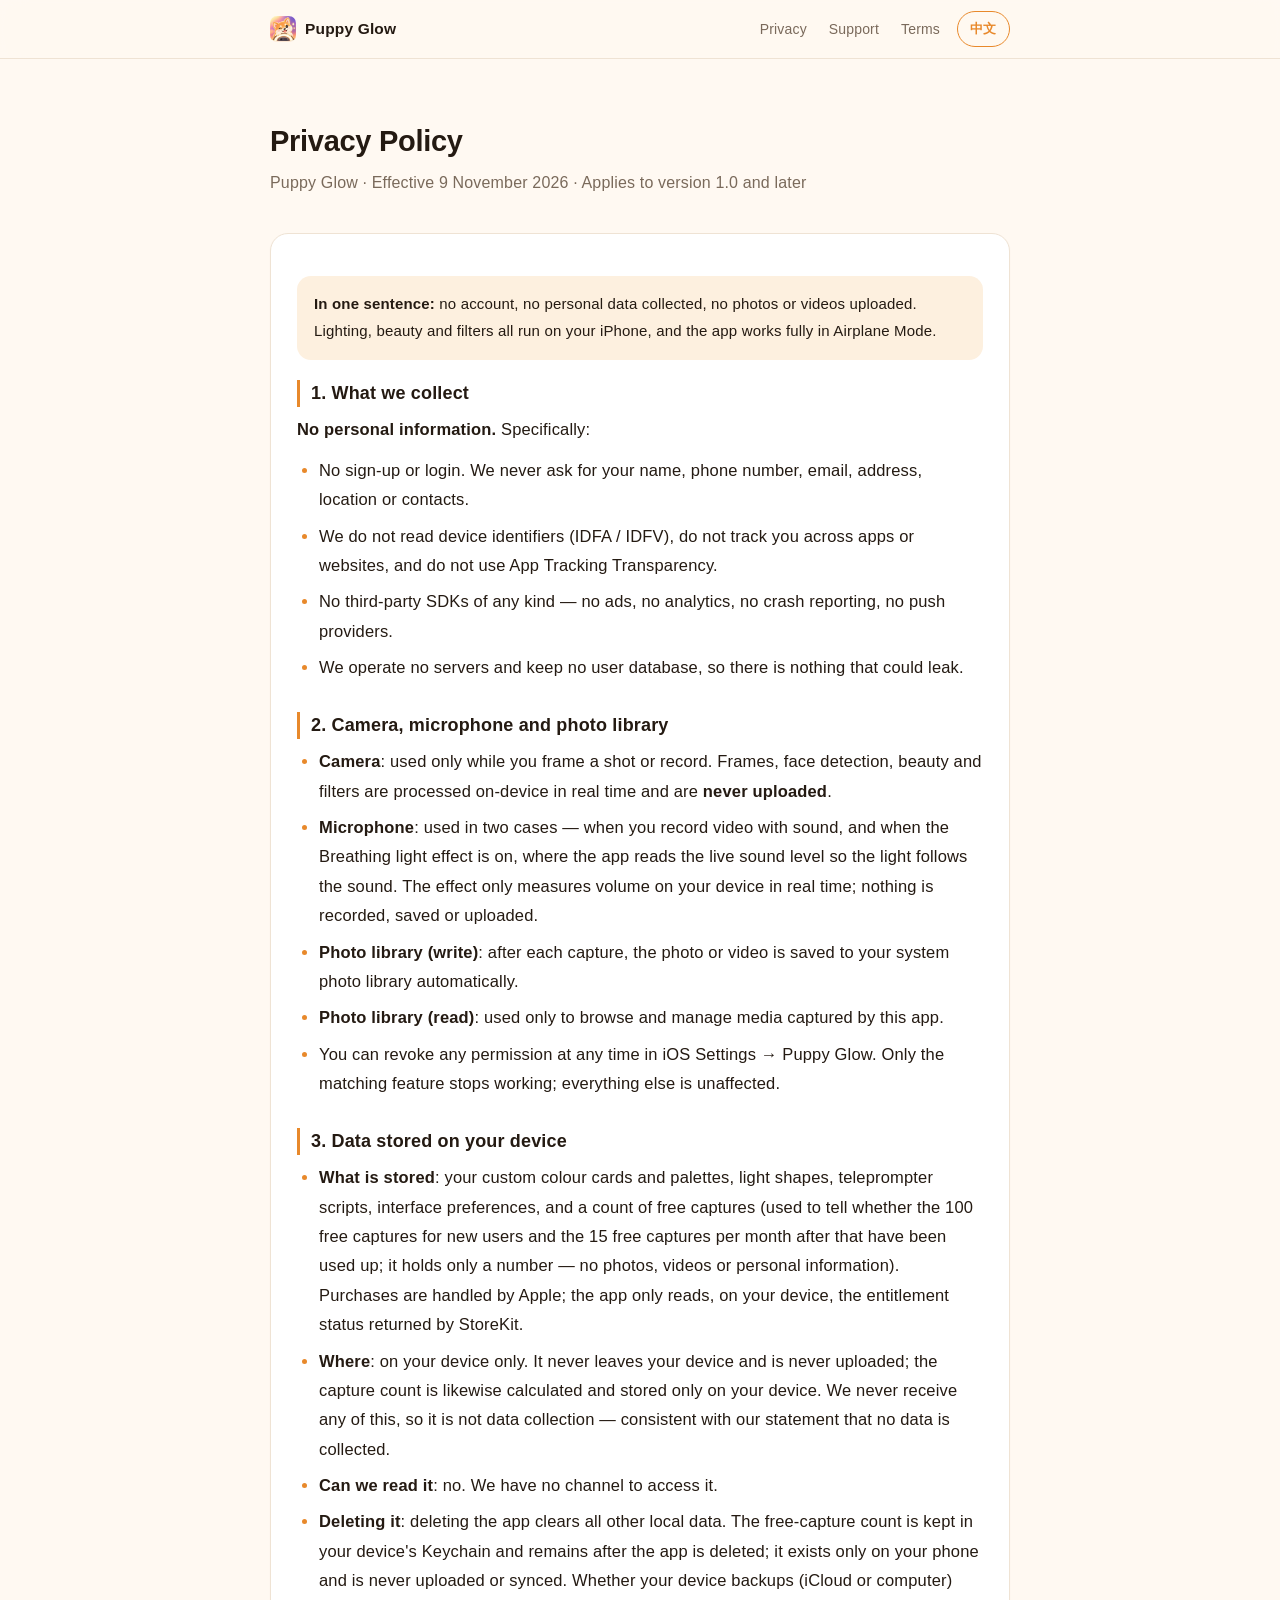
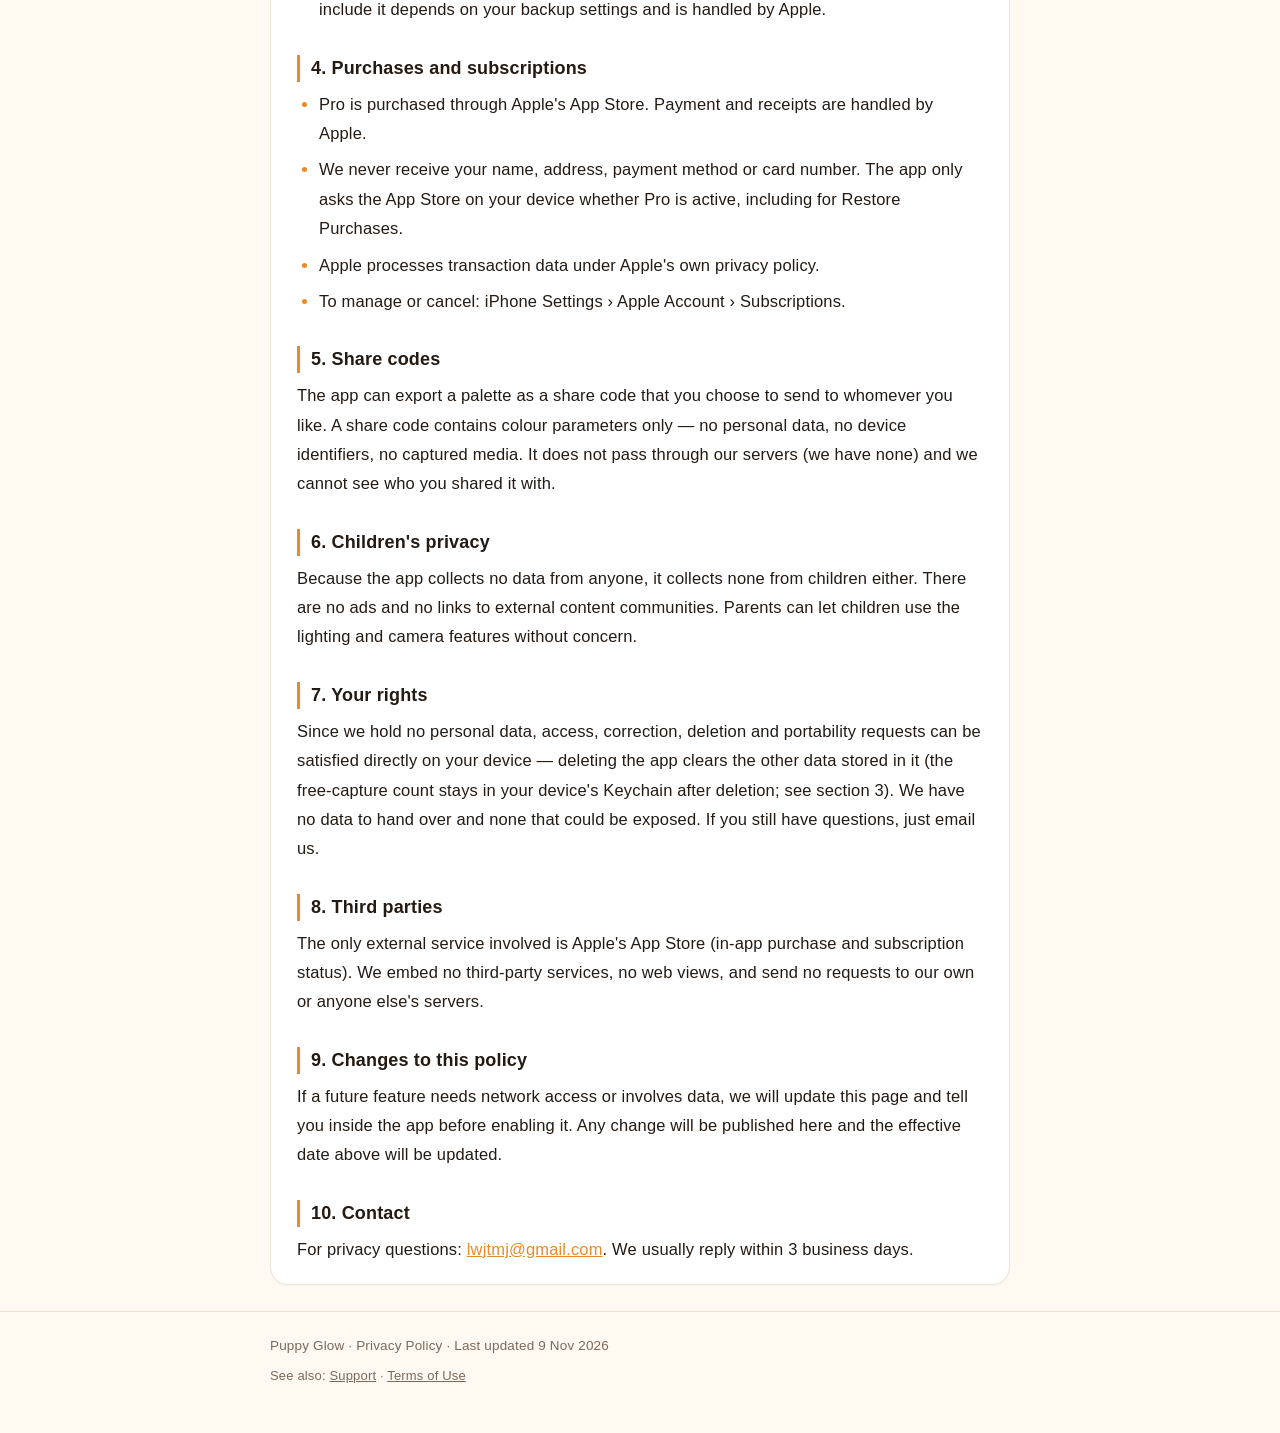
==== commit 5940e4df: "隐私政策：拍摄次数计数存于本机钥匙串，删除 App 后仍保留（不上传、不同步） Co-Authored-By: Claude Opus 5.5 <noreply@anthropic.com>" ====
--- a/privacy.html
+++ b/privacy.html
@@ -58,7 +58,7 @@
       <li><strong>保存内容</strong>：自定义色卡与配色库、补光形状、提词器台词、界面偏好，以及免费拍摄次数的计数（用于判断新用户 100 次与之后每月 15 次的免费额度是否用完；只记次数，不含照片、视频或任何个人信息）。购买由 Apple 处理，App 只在本机读取 StoreKit 返回的权益状态。</li>
       <li><strong>保存位置</strong>：仅保存在你的设备上，不离开设备、不上传。拍摄次数的计数也只在本机计算和保存。这些数据我们收不到，因此不构成数据收集，与「不收集任何数据」的结论一致。</li>
       <li><strong>我们能否读取</strong>：不能。我们没有任何通道访问这些内容。</li>
-      <li><strong>如何删除</strong>：删除 App 会删除 App 内保存的色卡、台词、偏好等本地内容；免费拍摄次数的计数在删除 App 后是否保留，以 iOS 系统对该类本地存储的处理为准。系统备份（iCloud / 电脑备份）是否包含这些数据，取决于你的备份设置，由 Apple 处理。</li>
+      <li><strong>如何删除</strong>：删除 App 会清除其他本地数据；免费拍摄次数的计数保存在本机钥匙串中，删除 App 后仍保留，它只存在你的手机上，不上传、不同步。系统备份（iCloud / 电脑备份）是否包含这些数据，取决于你的备份设置，由 Apple 处理。</li>
     </ul>
 
     <h2>4. 购买与订阅</h2>
@@ -76,7 +76,7 @@
     <p>本 App 不收集任何人的信息，因此也不会收集儿童的信息。App 内没有广告，也没有指向外部内容社区的链接。家长可以放心让孩子使用补光与拍照功能。</p>
 
     <h2>7. 你的权利</h2>
-    <p>由于我们不持有你的个人数据，访问、更正、删除、导出等请求都可以在你自己的设备上直接完成——删除 App 即可删除 App 内保存的本地内容（免费拍摄次数的计数见第 3 节）。我们既没有数据可以提供，也没有数据可能被泄露。如仍有疑问，欢迎随时联系我们。</p>
+    <p>由于我们不持有你的个人数据，访问、更正、删除、导出等请求都可以在你自己的设备上直接完成——删除 App 即可清除 App 内保存的其他本地数据（免费拍摄次数的计数保存在本机钥匙串中，删除 App 后仍保留，见第 3 节）。我们既没有数据可以提供，也没有数据可能被泄露。如仍有疑问，欢迎随时联系我们。</p>
 
     <h2>8. 第三方服务</h2>
     <p>本 App 唯一涉及的外部服务是 Apple 的 App Store（用于内购与订阅状态查询）。除此之外不接入任何第三方服务、不嵌入网页、不发送任何请求到我们或他人的服务器。</p>
@@ -116,7 +116,7 @@
       <li><strong>What is stored</strong>: your custom colour cards and palettes, light shapes, teleprompter scripts, interface preferences, and a count of free captures (used to tell whether the 100 free captures for new users and the 15 free captures per month after that have been used up; it holds only a number — no photos, videos or personal information). Purchases are handled by Apple; the app only reads, on your device, the entitlement status returned by StoreKit.</li>
       <li><strong>Where</strong>: on your device only. It never leaves your device and is never uploaded; the capture count is likewise calculated and stored only on your device. We never receive any of this, so it is not data collection — consistent with our statement that no data is collected.</li>
       <li><strong>Can we read it</strong>: no. We have no channel to access it.</li>
-      <li><strong>Deleting it</strong>: deleting the app removes the colour cards, scripts, preferences and other content stored in the app. Whether the free-capture count remains after the app is deleted depends on how iOS handles that kind of local storage. Whether your device backups (iCloud or computer) include it depends on your backup settings and is handled by Apple.</li>
+      <li><strong>Deleting it</strong>: deleting the app clears all other local data. The free-capture count is kept in your device's Keychain and remains after the app is deleted; it exists only on your phone and is never uploaded or synced. Whether your device backups (iCloud or computer) include it depends on your backup settings and is handled by Apple.</li>
     </ul>
 
     <h2>4. Purchases and subscriptions</h2>
@@ -134,7 +134,7 @@
     <p>Because the app collects no data from anyone, it collects none from children either. There are no ads and no links to external content communities. Parents can let children use the lighting and camera features without concern.</p>
 
     <h2>7. Your rights</h2>
-    <p>Since we hold no personal data, access, correction, deletion and portability requests can be satisfied directly on your device — deleting the app deletes the content stored in it (see section 3 for the free-capture count). We have no data to hand over and none that could be exposed. If you still have questions, just email us.</p>
+    <p>Since we hold no personal data, access, correction, deletion and portability requests can be satisfied directly on your device — deleting the app clears the other data stored in it (the free-capture count stays in your device's Keychain after deletion; see section 3). We have no data to hand over and none that could be exposed. If you still have questions, just email us.</p>
 
     <h2>8. Third parties</h2>
     <p>The only external service involved is Apple's App Store (in-app purchase and subscription status). We embed no third-party services, no web views, and send no requests to our own or anyone else's servers.</p>
